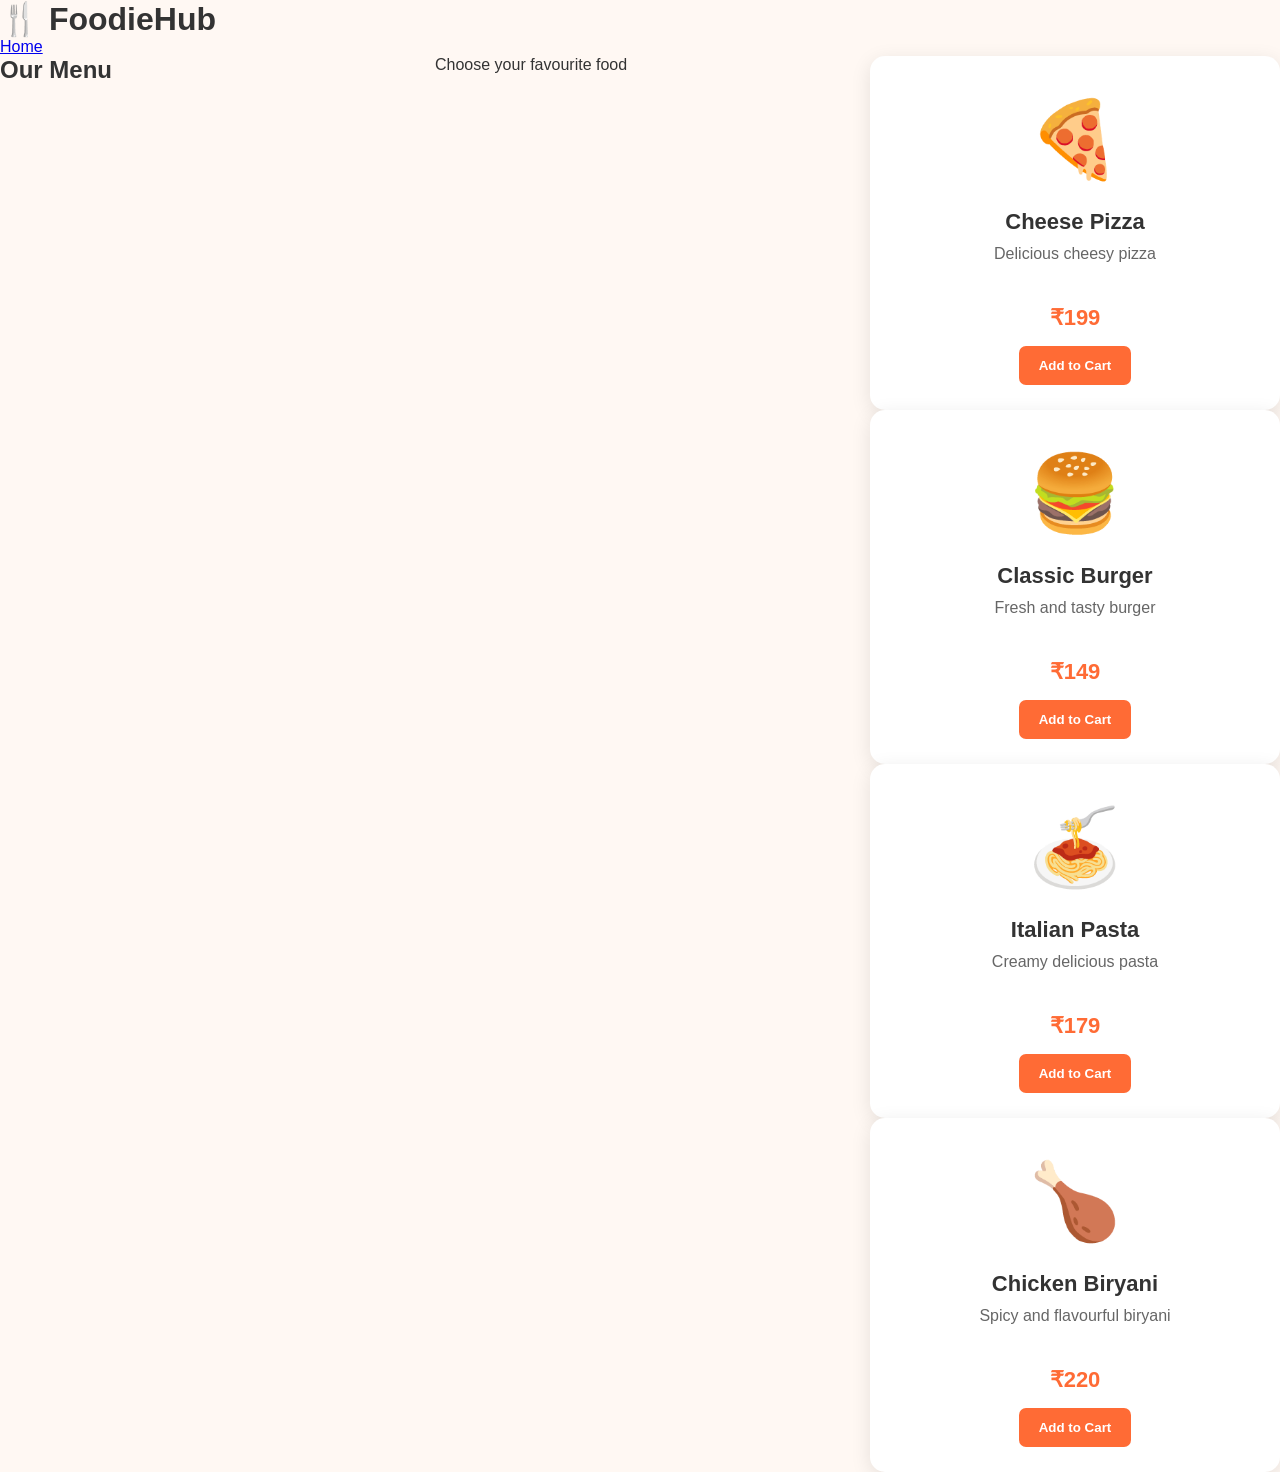
==== menu.html @ f6c91b95 "Create menu.html" ====
<!DOCTYPE html>
<html>
<head>
    <title>FoodieHub - Menu</title>
    <link rel="stylesheet" href="style.css">
</head>

<body>

<header>
    <h1>🍴 FoodieHub</h1>
    <a href="index.html">Home</a>
</header>

<section class="menu">
    <h2>Our Menu</h2>
    <p>Choose your favourite food</p>

    <div class="menu-container">

        <div class="food-card">
            <div class="food-image">🍕</div>
            <h3>Cheese Pizza</h3>
            <p>Delicious cheesy pizza</p>
            <h4>₹199</h4>
            <button>Add to Cart</button>
        </div>

        <div class="food-card">
            <div class="food-image">🍔</div>
            <h3>Classic Burger</h3>
            <p>Fresh and tasty burger</p>
            <h4>₹149</h4>
            <button>Add to Cart</button>
        </div>

        <div class="food-card">
            <div class="food-image">🍝</div>
            <h3>Italian Pasta</h3>
            <p>Creamy delicious pasta</p>
            <h4>₹179</h4>
            <button>Add to Cart</button>
        </div>

        <div class="food-card">
            <div class="food-image">🍗</div>
            <h3>Chicken Biryani</h3>
            <p>Spicy and flavourful biryani</p>
            <h4>₹220</h4>
            <button>Add to Cart</button>
        </div>

    </div>
</section>

</body>
</html>
---- style.css ----
* {
    box-sizing: border-box;
    margin: 0;
    padding: 0;
}

html {
    scroll-behavior: smooth;
}

body {
    font-family: Arial, sans-serif;
    background: #fff8f3;
    color: #333;
}

/* Navigation */

nav {
    background: #ff6b35;
    color: white;
    display: flex;
    justify-content: space-between;
    align-items: center;
    padding: 18px 8%;
    position: sticky;
    top: 0;
    z-index: 100;
}

.logo {
    font-size: 25px;
    font-weight: bold;
}

.nav-links {
    display: flex;
    gap: 25px;
}

.nav-links a {
    color: white;
    text-decoration: none;
    font-weight: bold;
}

.nav-links a:hover {
    text-decoration: underline;
}

/* Hero */

.hero {
    min-height: 500px;
    display: flex;
    align-items: center;
    padding: 60px 10%;
    background: linear-gradient(120deg, #fff0e6, #ffe0cc);
}

.hero-content {
    max-width: 600px;
}

.hero h1 {
    font-size: 55px;
    margin-bottom: 20px;
}

.hero p {
    font-size: 20px;
    margin-bottom: 30px;
}

.hero-button {
    display: inline-block;
    background: #ff6b35;
    color: white;
    padding: 14px 28px;
    border-radius: 8px;
    text-decoration: none;
    font-weight: bold;
}

/* Search */

.search-section {
    text-align: center;
    padding: 45px 20px;
}

.search-section h2 {
    margin-bottom: 20px;
}

#search {
    width: 80%;
    max-width: 600px;
    padding: 15px;
    border: 1px solid #ddd;
    border-radius: 30px;
    font-size: 16px;
}

/* Menu */

#menu {
    padding: 50px 8%;
}

.section-title {
    text-align: center;
    font-size: 35px;
    margin-bottom: 35px;
}

.menu {
    display: grid;
    grid-template-columns: repeat(auto-fit, minmax(230px, 1fr));
    gap: 25px;
}

.food-card {
    background: white;
    padding: 25px;
    border-radius: 15px;
    text-align: center;
    box-shadow: 0 5px 20px rgba(0,0,0,0.1);
    transition: 0.3s;
}

.food-card:hover {
    transform: translateY(-7px);
}

.food-image {
    font-size: 75px;
    padding: 15px;
}

.food-card h3 {
    font-size: 22px;
    margin: 10px;
}

.food-card p {
    color: #666;
    min-height: 45px;
}

.food-card h4 {
    color: #ff6b35;
    font-size: 22px;
    margin: 15px;
}

.food-card button,
.checkout-button {
    background: #ff6b35;
    color: white;
    border: none;
    padding: 12px 20px;
    border-radius: 7px;
    cursor: pointer;
    font-weight: bold;
}

.food-card button:hover,
.checkout-button:hover {
    background: #e95420;
}

/* Cart */

.cart-section {
    background: #fff0e6;
    padding: 50px 8%;
    text-align: center;
}

.cart-section h2 {
    font-size: 32px;
    margin-bottom: 25px;
}

#cart-items {
    max-width: 600px;
    margin: auto;
    background: white;
    padding: 20px;
    border-radius: 10px;
}

.cart-section h3 {
    margin:
.menu {
  padding: 50px 20px;
  text-align: center;
}

.menu h2 {
  font-size: 36px;
  margin-bottom: 10px;
}

.menu-container {
  display: flex;
  justify-content: center;
  gap: 25px;
  flex-wrap: wrap;
  margin-top: 30px;
}

.food-card {
  width: 220px;
  padding: 20px;
  border-radius: 15px;
  background: white;
  box-shadow: 0 4px 15px rgba(0,0,0,0.15);
}

.food-image {
  font-size: 70px;
  padding: 15px;
}

.food-card h3 {
  margin: 10px 0;
}

.food-card h4 {
  font-size: 20px;
}

.food-card button {
  padding: 10px 20px;
  border: none;
  border-radius: 8px;
  background: #ff6b35;
  color: white;
  cursor: pointer;
}

.food-card button:hover {
  background: #e85a2a;
}
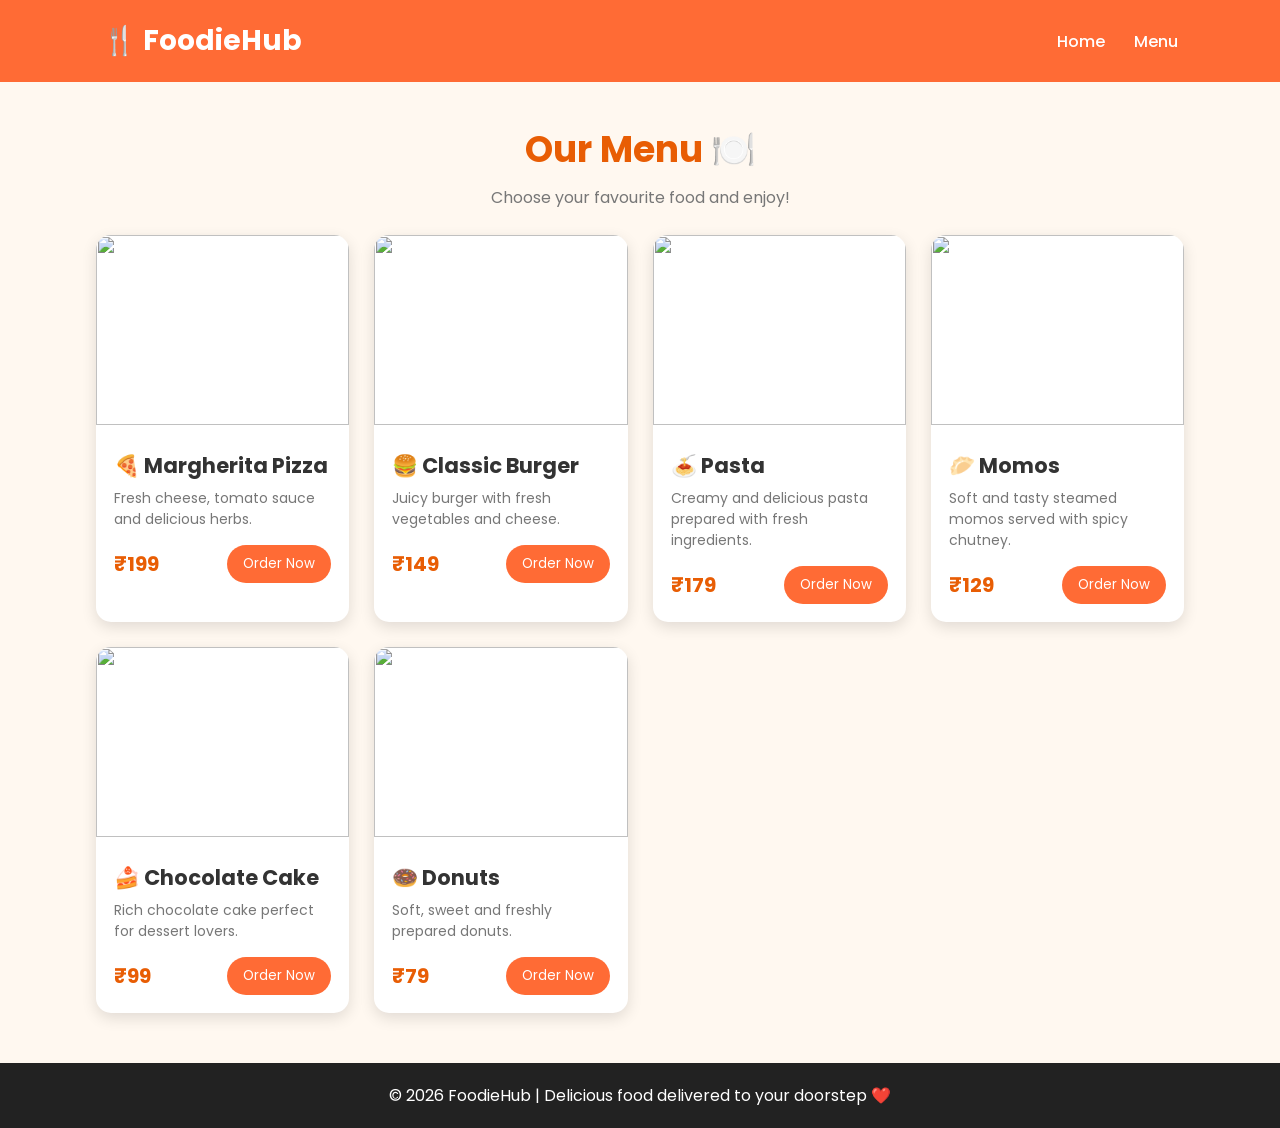
==== commit 8f032a1e: "Update menu.html" ====
--- a/menu.html
+++ b/menu.html
@@ -1,57 +1,247 @@
 <!DOCTYPE html>
-<html>
+<html lang="en">
 <head>
+    <meta charset="UTF-8">
+    <meta name="viewport" content="width=device-width, initial-scale=1.0">
+
     <title>FoodieHub - Menu</title>
-    <link rel="stylesheet" href="style.css">
+
+    <!-- Google Font -->
+    <link rel="preconnect" href="https://fonts.googleapis.com">
+    <link rel="preconnect" href="https://fonts.gstatic.com" crossorigin>
+    <link href="https://fonts.googleapis.com/css2?family=Poppins:wght@400;500;600;700&display=swap" rel="stylesheet">
+
+    <style>
+        * {
+            box-sizing: border-box;
+            margin: 0;
+            padding: 0;
+        }
+
+        body {
+            font-family: 'Poppins', sans-serif;
+            background: #fff8f0;
+            color: #333;
+        }
+
+        header {
+            background: #ff6b35;
+            color: white;
+            padding: 20px 8%;
+            display: flex;
+            justify-content: space-between;
+            align-items: center;
+        }
+
+        header h1 {
+            font-size: 28px;
+        }
+
+        nav a {
+            color: white;
+            text-decoration: none;
+            margin-left: 25px;
+            font-weight: 500;
+        }
+
+        nav a:hover {
+            text-decoration: underline;
+        }
+
+        .title {
+            text-align: center;
+            padding: 40px 20px 25px;
+        }
+
+        .title h2 {
+            font-size: 36px;
+            color: #e85d04;
+        }
+
+        .title p {
+            color: #777;
+            margin-top: 8px;
+        }
+
+        .menu {
+            width: 85%;
+            margin: auto;
+            display: grid;
+            grid-template-columns: repeat(auto-fit, minmax(250px, 1fr));
+            gap: 25px;
+            padding-bottom: 50px;
+        }
+
+        .food-card {
+            background: white;
+            border-radius: 15px;
+            overflow: hidden;
+            box-shadow: 0 5px 15px rgba(0,0,0,0.12);
+            transition: 0.3s;
+        }
+
+        .food-card:hover {
+            transform: translateY(-5px);
+        }
+
+        .food-card img {
+            width: 100%;
+            height: 190px;
+            object-fit: cover;
+        }
+
+        .food-info {
+            padding: 18px;
+        }
+
+        .food-info h3 {
+            font-size: 21px;
+            margin-bottom: 7px;
+        }
+
+        .food-info p {
+            color: #777;
+            font-size: 14px;
+            min-height: 42px;
+        }
+
+        .bottom {
+            display: flex;
+            justify-content: space-between;
+            align-items: center;
+            margin-top: 15px;
+        }
+
+        .price {
+            font-size: 20px;
+            font-weight: 700;
+            color: #e85d04;
+        }
+
+        button {
+            border: none;
+            background: #ff6b35;
+            color: white;
+            padding: 9px 16px;
+            border-radius: 20px;
+            cursor: pointer;
+            font-family: 'Poppins', sans-serif;
+        }
+
+        button:hover {
+            background: #d94801;
+        }
+
+        footer {
+            text-align: center;
+            background: #222;
+            color: white;
+            padding: 20px;
+        }
+    </style>
 </head>
 
 <body>
 
 <header>
     <h1>🍴 FoodieHub</h1>
-    <a href="index.html">Home</a>
+
+    <nav>
+        <a href="index.html">Home</a>
+        <a href="menu.html">Menu</a>
+    </nav>
 </header>
 
+<section class="title">
+    <h2>Our Menu 🍽️</h2>
+    <p>Choose your favourite food and enjoy!</p>
+</section>
+
 <section class="menu">
-    <h2>Our Menu</h2>
-    <p>Choose your favourite food</p>
-
-    <div class="menu-container">
-
-        <div class="food-card">
-            <div class="food-image">🍕</div>
-            <h3>Cheese Pizza</h3>
-            <p>Delicious cheesy pizza</p>
-            <h4>₹199</h4>
-            <button>Add to Cart</button>
-        </div>
-
-        <div class="food-card">
-            <div class="food-image">🍔</div>
-            <h3>Classic Burger</h3>
-            <p>Fresh and tasty burger</p>
-            <h4>₹149</h4>
-            <button>Add to Cart</button>
-        </div>
-
-        <div class="food-card">
-            <div class="food-image">🍝</div>
-            <h3>Italian Pasta</h3>
-            <p>Creamy delicious pasta</p>
-            <h4>₹179</h4>
-            <button>Add to Cart</button>
-        </div>
-
-        <div class="food-card">
-            <div class="food-image">🍗</div>
-            <h3>Chicken Biryani</h3>
-            <p>Spicy and flavourful biryani</p>
-            <h4>₹220</h4>
-            <button>Add to Cart</button>
-        </div>
-
-    </div>
+
+    <div class="food-card">
+        <img src="https://images.unsplash.com/photo-1565299624946-b28f40a0ae38?auto=format&fit=crop&w=800&q=80">
+        <div class="food-info">
+            <h3>🍕 Margherita Pizza</h3>
+            <p>Fresh cheese, tomato sauce and delicious herbs.</p>
+
+            <div class="bottom">
+                <span class="price">₹199</span>
+                <button>Order Now</button>
+            </div>
+        </div>
+    </div>
+
+    <div class="food-card">
+        <img src="https://images.unsplash.com/photo-1568901346375-23c9450c58cd?auto=format&fit=crop&w=800&q=80">
+        <div class="food-info">
+            <h3>🍔 Classic Burger</h3>
+            <p>Juicy burger with fresh vegetables and cheese.</p>
+
+            <div class="bottom">
+                <span class="price">₹149</span>
+                <button>Order Now</button>
+            </div>
+        </div>
+    </div>
+
+    <div class="food-card">
+        <img src="https://images.unsplash.com/photo-1551183053-bf91a1d81141?auto=format&fit=crop&w=800&q=80">
+        <div class="food-info">
+            <h3>🍝 Pasta</h3>
+            <p>Creamy and delicious pasta prepared with fresh ingredients.</p>
+
+            <div class="bottom">
+                <span class="price">₹179</span>
+                <button>Order Now</button>
+            </div>
+        </div>
+    </div>
+
+    <div class="food-card">
+        <img src="https://images.unsplash.com/photo-1601050690597-df0568f70950?auto=format&fit=crop&w=800&q=80">
+        <div class="food-info">
+            <h3>🥟 Momos</h3>
+            <p>Soft and tasty steamed momos served with spicy chutney.</p>
+
+            <div class="bottom">
+                <span class="price">₹129</span>
+                <button>Order Now</button>
+            </div>
+        </div>
+    </div>
+
+    <div class="food-card">
+        <img src="https://images.unsplash.com/photo-1565958011703-44f9829ba187?auto=format&fit=crop&w=800&q=80">
+        <div class="food-info">
+            <h3>🍰 Chocolate Cake</h3>
+            <p>Rich chocolate cake perfect for dessert lovers.</p>
+
+            <div class="bottom">
+                <span class="price">₹99</span>
+                <button>Order Now</button>
+            </div>
+        </div>
+    </div>
+
+    <div class="food-card">
+        <img src="https://images.unsplash.com/photo-1551024601-bec78aea704b?auto=format&fit=crop&w=800&q=80">
+        <div class="food-info">
+            <h3>🍩 Donuts</h3>
+            <p>Soft, sweet and freshly prepared donuts.</p>
+
+            <div class="bottom">
+                <span class="price">₹79</span>
+                <button>Order Now</button>
+            </div>
+        </div>
+    </div>
+
 </section>
+
+<footer>
+    <p>© 2026 FoodieHub | Delicious food delivered to your doorstep ❤️</p>
+</footer>
 
 </body>
 </html>
